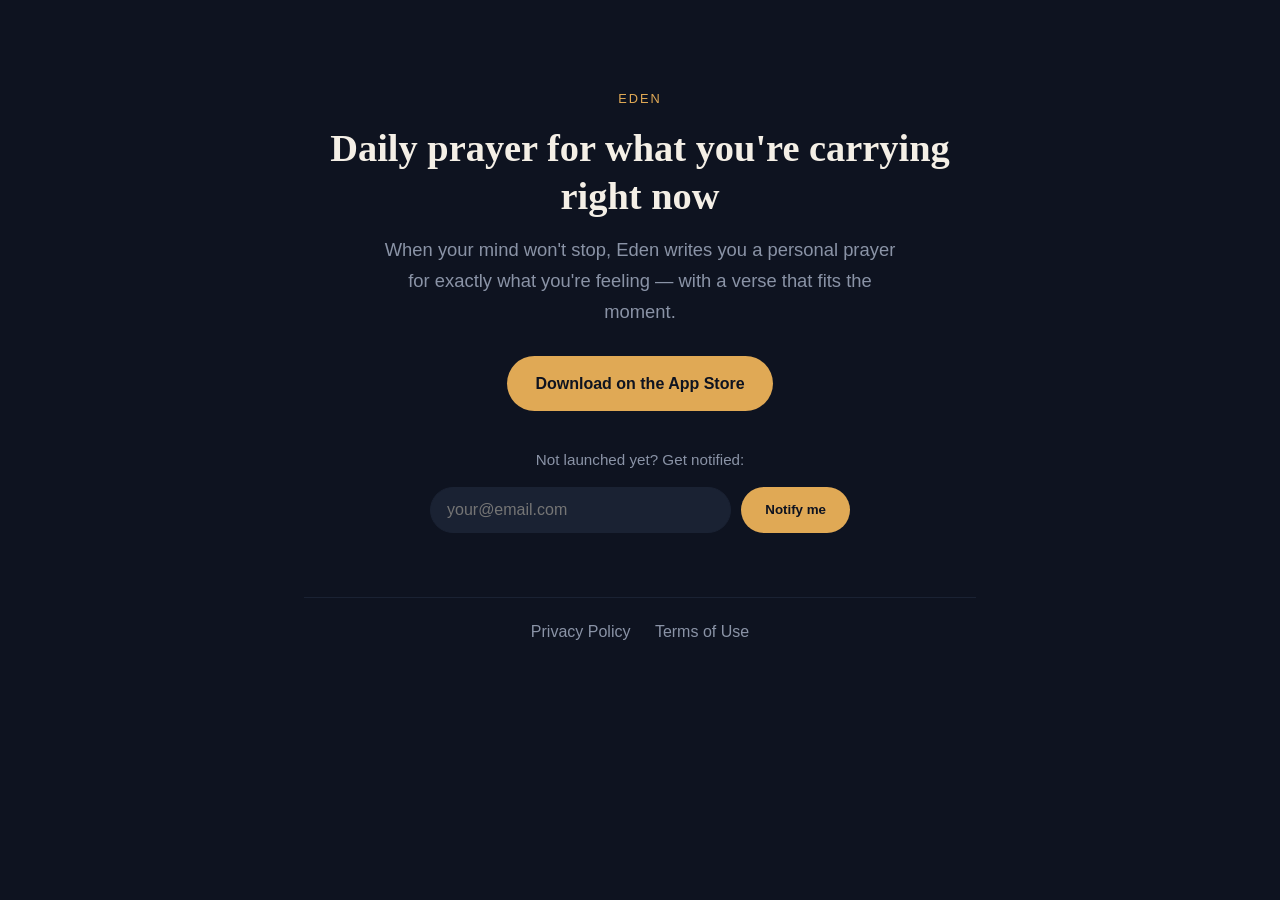
==== index.html @ 7b673da1 "Initial commit: Eden web Landing page (link-in-bio + email capture), Privacy Policy, and Terms of Us" ====
<!DOCTYPE html>
<html lang="en">
<head>
  <meta charset="UTF-8" />
  <meta name="viewport" content="width=device-width, initial-scale=1.0" />
  <title>Eden — Daily prayer for the anxious</title>
  <meta name="description" content="Eden writes you a personal prayer for whatever you're carrying — with a verse that fits the moment. Made for Christians who struggle with anxiety." />
  <link rel="stylesheet" href="assets/style.css" />
</head>
<body>
  <div class="container">
    <div class="hero">
      <p class="tag">Eden</p>
      <h1>Daily prayer for what you're carrying right now</h1>
      <p class="sub">When your mind won't stop, Eden writes you a personal prayer for exactly what you're feeling — with a verse that fits the moment.</p>

      <!-- App Store button: replace # with your App Store URL once live -->
      <a class="cta" href="#">Download on the App Store</a>

      <!-- Email capture: wire the form action to Formspree (free) or your endpoint.
           Replace YOUR_FORM_ID. Until then it does nothing. -->
      <p class="muted" style="margin-top:36px;">Not launched yet? Get notified:</p>
      <form class="form" action="https://formspree.io/f/YOUR_FORM_ID" method="POST">
        <input type="email" name="email" placeholder="your@email.com" required />
        <button type="submit">Notify me</button>
      </form>
    </div>

    <footer>
      <a href="privacy.html">Privacy Policy</a>
      <a href="terms.html">Terms of Use</a>
    </footer>
  </div>
</body>
</html>
---- assets/style.css ----
:root {
  --bg: #0E1320;
  --surface: #1A2233;
  --text: #F4EFE6;
  --muted: #8A93A6;
  --accent: #E0A955;
}

* { box-sizing: border-box; margin: 0; padding: 0; }

body {
  background: var(--bg);
  color: var(--text);
  font-family: -apple-system, BlinkMacSystemFont, "Segoe UI", Roboto, sans-serif;
  line-height: 1.7;
  -webkit-font-smoothing: antialiased;
}

.container {
  max-width: 720px;
  margin: 0 auto;
  padding: 48px 24px 80px;
}

h1, h2, h3 {
  font-family: Georgia, "Times New Roman", serif;
  font-weight: 600;
  color: var(--text);
  line-height: 1.25;
}

h1 { font-size: 2.4rem; margin-bottom: 12px; }
h2 { font-size: 1.4rem; margin: 32px 0 10px; }
h3 { font-size: 1.1rem; margin: 20px 0 6px; }

p, li { color: var(--text); margin-bottom: 14px; }
a { color: var(--accent); text-decoration: none; }
a:hover { text-decoration: underline; }
.muted { color: var(--muted); font-size: 0.95rem; }
ul { padding-left: 22px; margin-bottom: 14px; }

.hero { text-align: center; padding: 40px 0 8px; }
.hero .tag { color: var(--accent); letter-spacing: 2px; text-transform: uppercase; font-size: 0.8rem; }
.hero p.sub { color: var(--muted); font-size: 1.15rem; max-width: 520px; margin: 14px auto 28px; }

.cta {
  display: inline-block;
  background: var(--accent);
  color: var(--bg);
  font-weight: 600;
  padding: 14px 28px;
  border-radius: 999px;
}
.cta:hover { text-decoration: none; opacity: 0.92; }

.form { display: flex; gap: 10px; max-width: 420px; margin: 0 auto; flex-wrap: wrap; justify-content: center; }
.form input {
  flex: 1; min-width: 200px; padding: 13px 16px; border-radius: 999px;
  border: 1px solid var(--surface); background: var(--surface); color: var(--text); font-size: 1rem;
}
.form button {
  padding: 13px 24px; border-radius: 999px; border: none;
  background: var(--accent); color: var(--bg); font-weight: 600; cursor: pointer;
}

footer { border-top: 1px solid var(--surface); margin-top: 56px; padding-top: 20px; text-align: center; }
footer a { margin: 0 10px; color: var(--muted); }

.legal a.back { display: inline-block; margin-bottom: 24px; color: var(--muted); }
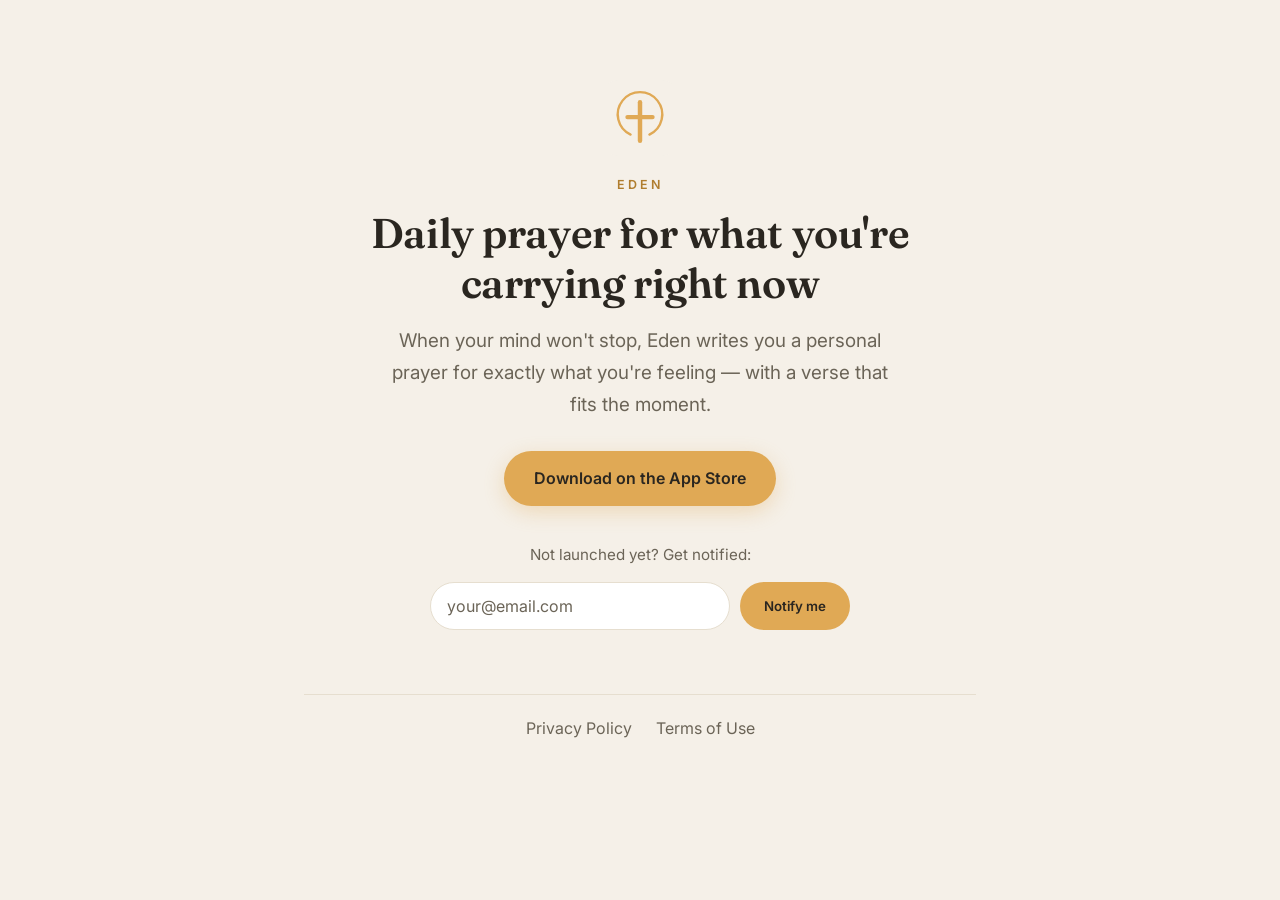
==== commit cb16248f: "Light theme restyle + favicon Switch eden-web from dark to light theme using the app's light palette" ====
--- a/index.html
+++ b/index.html
@@ -5,11 +5,17 @@
   <meta name="viewport" content="width=device-width, initial-scale=1.0" />
   <title>Eden — Daily prayer for the anxious</title>
   <meta name="description" content="Eden writes you a personal prayer for whatever you're carrying — with a verse that fits the moment. Made for Christians who struggle with anxiety." />
+  <link rel="icon" type="image/svg+xml" href="assets/favicon.svg" />
+  <link rel="apple-touch-icon" href="assets/favicon.svg" />
+  <link rel="preconnect" href="https://fonts.googleapis.com" />
+  <link rel="preconnect" href="https://fonts.gstatic.com" crossorigin />
+  <link href="https://fonts.googleapis.com/css2?family=Fraunces:opsz,wght@9..144,400;9..144,600&family=Inter:wght@400;500;600&display=swap" rel="stylesheet" />
   <link rel="stylesheet" href="assets/style.css" />
 </head>
 <body>
   <div class="container">
     <div class="hero">
+      <img class="mark" src="assets/favicon.svg" alt="Eden" width="76" height="76" />
       <p class="tag">Eden</p>
       <h1>Daily prayer for what you're carrying right now</h1>
       <p class="sub">When your mind won't stop, Eden writes you a personal prayer for exactly what you're feeling — with a verse that fits the moment.</p>
--- a/assets/style.css
+++ b/assets/style.css
@@ -1,9 +1,13 @@
 :root {
-  --bg: #0E1320;
-  --surface: #1A2233;
-  --text: #F4EFE6;
-  --muted: #8A93A6;
-  --accent: #E0A955;
+  --bg: #F5F0E8;
+  --surface: #FFFFFF;
+  --text: #2A2620;
+  --muted: #6B6457;
+  --accent-text: #B07D2E;
+  --accent-fill: #E0A955;
+  --line: #E6DECF;
+  --serif: "Fraunces", Georgia, "Times New Roman", serif;
+  --sans: "Inter", -apple-system, BlinkMacSystemFont, "Segoe UI", Roboto, sans-serif;
 }
 
 * { box-sizing: border-box; margin: 0; padding: 0; }
@@ -11,9 +15,10 @@
 body {
   background: var(--bg);
   color: var(--text);
-  font-family: -apple-system, BlinkMacSystemFont, "Segoe UI", Roboto, sans-serif;
+  font-family: var(--sans);
   line-height: 1.7;
   -webkit-font-smoothing: antialiased;
+  text-rendering: optimizeLegibility;
 }
 
 .container {
@@ -22,48 +27,72 @@
   padding: 48px 24px 80px;
 }
 
+/* Serif for the sacred: big titles, headings */
 h1, h2, h3 {
-  font-family: Georgia, "Times New Roman", serif;
+  font-family: var(--serif);
   font-weight: 600;
   color: var(--text);
-  line-height: 1.25;
+  line-height: 1.2;
+  letter-spacing: -0.01em;
 }
 
-h1 { font-size: 2.4rem; margin-bottom: 12px; }
-h2 { font-size: 1.4rem; margin: 32px 0 10px; }
-h3 { font-size: 1.1rem; margin: 20px 0 6px; }
+h1 { font-size: 2.6rem; margin-bottom: 14px; }
+h2 { font-size: 1.45rem; margin: 34px 0 10px; }
+h3 { font-size: 1.12rem; margin: 20px 0 6px; }
 
 p, li { color: var(--text); margin-bottom: 14px; }
-a { color: var(--accent); text-decoration: none; }
+a { color: var(--accent-text); text-decoration: none; }
 a:hover { text-decoration: underline; }
+strong { font-weight: 600; }
 .muted { color: var(--muted); font-size: 0.95rem; }
 ul { padding-left: 22px; margin-bottom: 14px; }
 
-.hero { text-align: center; padding: 40px 0 8px; }
-.hero .tag { color: var(--accent); letter-spacing: 2px; text-transform: uppercase; font-size: 0.8rem; }
-.hero p.sub { color: var(--muted); font-size: 1.15rem; max-width: 520px; margin: 14px auto 28px; }
+/* Hero */
+.hero { text-align: center; padding: 32px 0 8px; }
+.hero .mark { width: 76px; height: 76px; margin: 0 auto 18px; display: block; }
+.hero .tag {
+  font-family: var(--sans);
+  color: var(--accent-text);
+  letter-spacing: 3px;
+  text-transform: uppercase;
+  font-size: 0.78rem;
+  font-weight: 600;
+}
+.hero h1 { margin-top: 8px; }
+.hero p.sub { color: var(--muted); font-size: 1.18rem; max-width: 520px; margin: 16px auto 30px; }
 
 .cta {
   display: inline-block;
-  background: var(--accent);
-  color: var(--bg);
+  background: var(--accent-fill);
+  color: var(--text);
+  font-family: var(--sans);
   font-weight: 600;
-  padding: 14px 28px;
+  padding: 14px 30px;
   border-radius: 999px;
+  box-shadow: 0 6px 20px rgba(224, 169, 85, 0.32);
+  transition: transform 0.15s ease, box-shadow 0.15s ease;
 }
-.cta:hover { text-decoration: none; opacity: 0.92; }
+.cta:hover { text-decoration: none; transform: translateY(-1px); box-shadow: 0 8px 26px rgba(224, 169, 85, 0.42); }
 
+/* Email capture */
 .form { display: flex; gap: 10px; max-width: 420px; margin: 0 auto; flex-wrap: wrap; justify-content: center; }
 .form input {
   flex: 1; min-width: 200px; padding: 13px 16px; border-radius: 999px;
-  border: 1px solid var(--surface); background: var(--surface); color: var(--text); font-size: 1rem;
+  border: 1px solid var(--line); background: var(--surface); color: var(--text);
+  font-family: var(--sans); font-size: 1rem;
 }
+.form input::placeholder { color: var(--muted); }
+.form input:focus { outline: none; border-color: var(--accent-fill); }
 .form button {
   padding: 13px 24px; border-radius: 999px; border: none;
-  background: var(--accent); color: var(--bg); font-weight: 600; cursor: pointer;
+  background: var(--accent-fill); color: var(--text);
+  font-family: var(--sans); font-weight: 600; cursor: pointer;
 }
+.form button:hover { opacity: 0.92; }
 
-footer { border-top: 1px solid var(--surface); margin-top: 56px; padding-top: 20px; text-align: center; }
+footer { border-top: 1px solid var(--line); margin-top: 56px; padding-top: 20px; text-align: center; }
 footer a { margin: 0 10px; color: var(--muted); }
 
+/* Legal pages */
 .legal a.back { display: inline-block; margin-bottom: 24px; color: var(--muted); }
+.legal h1 { font-size: 2.2rem; }
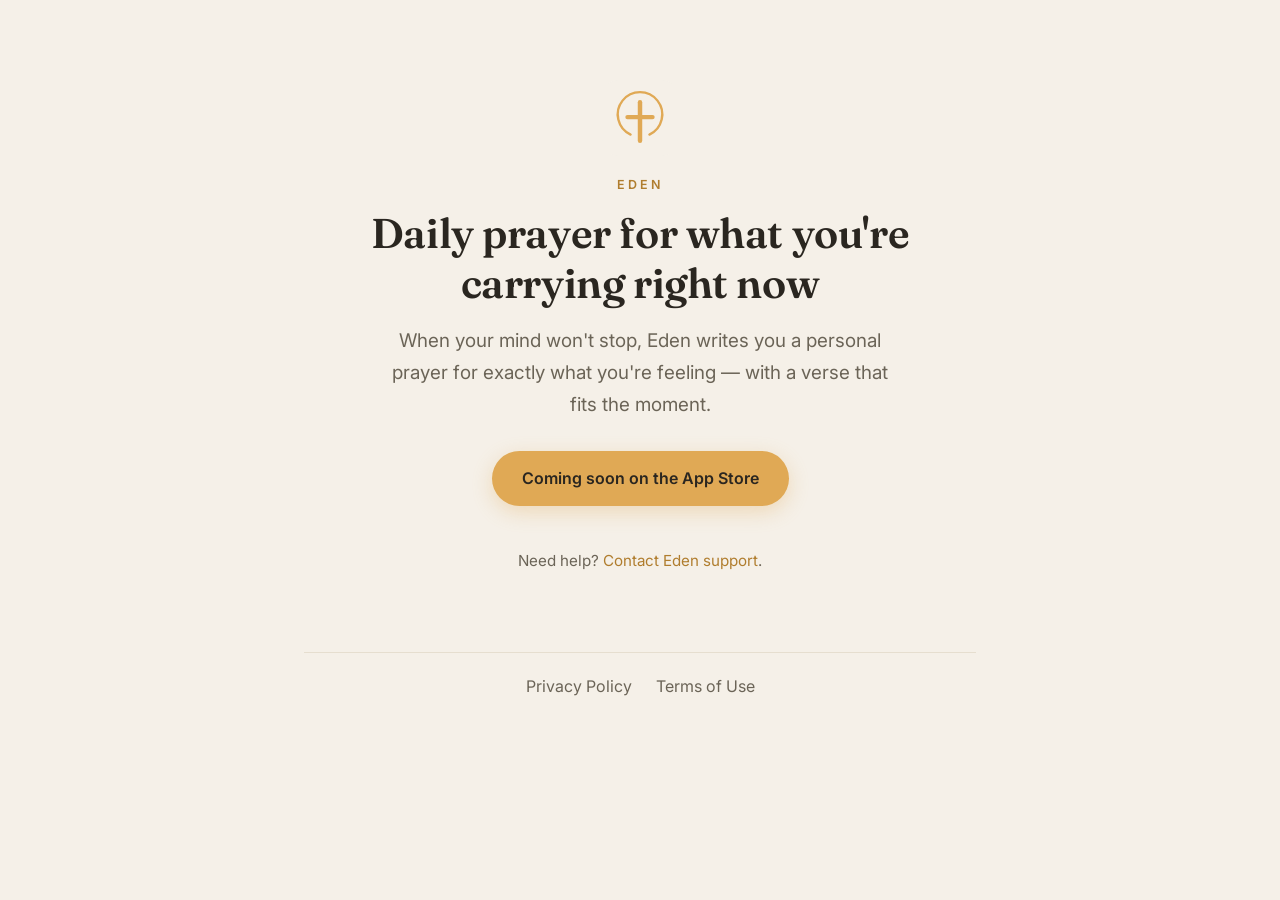
==== commit ecff33ea: "Add support page for App Store Support URL (Guideline 1.5) Apple flagged the Support URL (geteden.si" ====
--- a/index.html
+++ b/index.html
@@ -20,16 +20,8 @@
       <h1>Daily prayer for what you're carrying right now</h1>
       <p class="sub">When your mind won't stop, Eden writes you a personal prayer for exactly what you're feeling — with a verse that fits the moment.</p>
 
-      <!-- App Store button: replace # with your App Store URL once live -->
-      <a class="cta" href="#">Download on the App Store</a>
-
-      <!-- Email capture: wire the form action to Formspree (free) or your endpoint.
-           Replace YOUR_FORM_ID. Until then it does nothing. -->
-      <p class="muted" style="margin-top:36px;">Not launched yet? Get notified:</p>
-      <form class="form" action="https://formspree.io/f/YOUR_FORM_ID" method="POST">
-        <input type="email" name="email" placeholder="your@email.com" required />
-        <button type="submit">Notify me</button>
-      </form>
+      <p class="launch-status">Coming soon on the App Store</p>
+      <p class="muted support-link">Need help? <a href="mailto:edensupport@gmail.com">Contact Eden support</a>.</p>
     </div>
 
     <footer>
--- a/assets/style.css
+++ b/assets/style.css
@@ -61,7 +61,7 @@
 .hero h1 { margin-top: 8px; }
 .hero p.sub { color: var(--muted); font-size: 1.18rem; max-width: 520px; margin: 16px auto 30px; }
 
-.cta {
+.launch-status {
   display: inline-block;
   background: var(--accent-fill);
   color: var(--text);
@@ -70,25 +70,8 @@
   padding: 14px 30px;
   border-radius: 999px;
   box-shadow: 0 6px 20px rgba(224, 169, 85, 0.32);
-  transition: transform 0.15s ease, box-shadow 0.15s ease;
 }
-.cta:hover { text-decoration: none; transform: translateY(-1px); box-shadow: 0 8px 26px rgba(224, 169, 85, 0.42); }
-
-/* Email capture */
-.form { display: flex; gap: 10px; max-width: 420px; margin: 0 auto; flex-wrap: wrap; justify-content: center; }
-.form input {
-  flex: 1; min-width: 200px; padding: 13px 16px; border-radius: 999px;
-  border: 1px solid var(--line); background: var(--surface); color: var(--text);
-  font-family: var(--sans); font-size: 1rem;
-}
-.form input::placeholder { color: var(--muted); }
-.form input:focus { outline: none; border-color: var(--accent-fill); }
-.form button {
-  padding: 13px 24px; border-radius: 999px; border: none;
-  background: var(--accent-fill); color: var(--text);
-  font-family: var(--sans); font-weight: 600; cursor: pointer;
-}
-.form button:hover { opacity: 0.92; }
+.support-link { margin-top: 28px; }
 
 footer { border-top: 1px solid var(--line); margin-top: 56px; padding-top: 20px; text-align: center; }
 footer a { margin: 0 10px; color: var(--muted); }
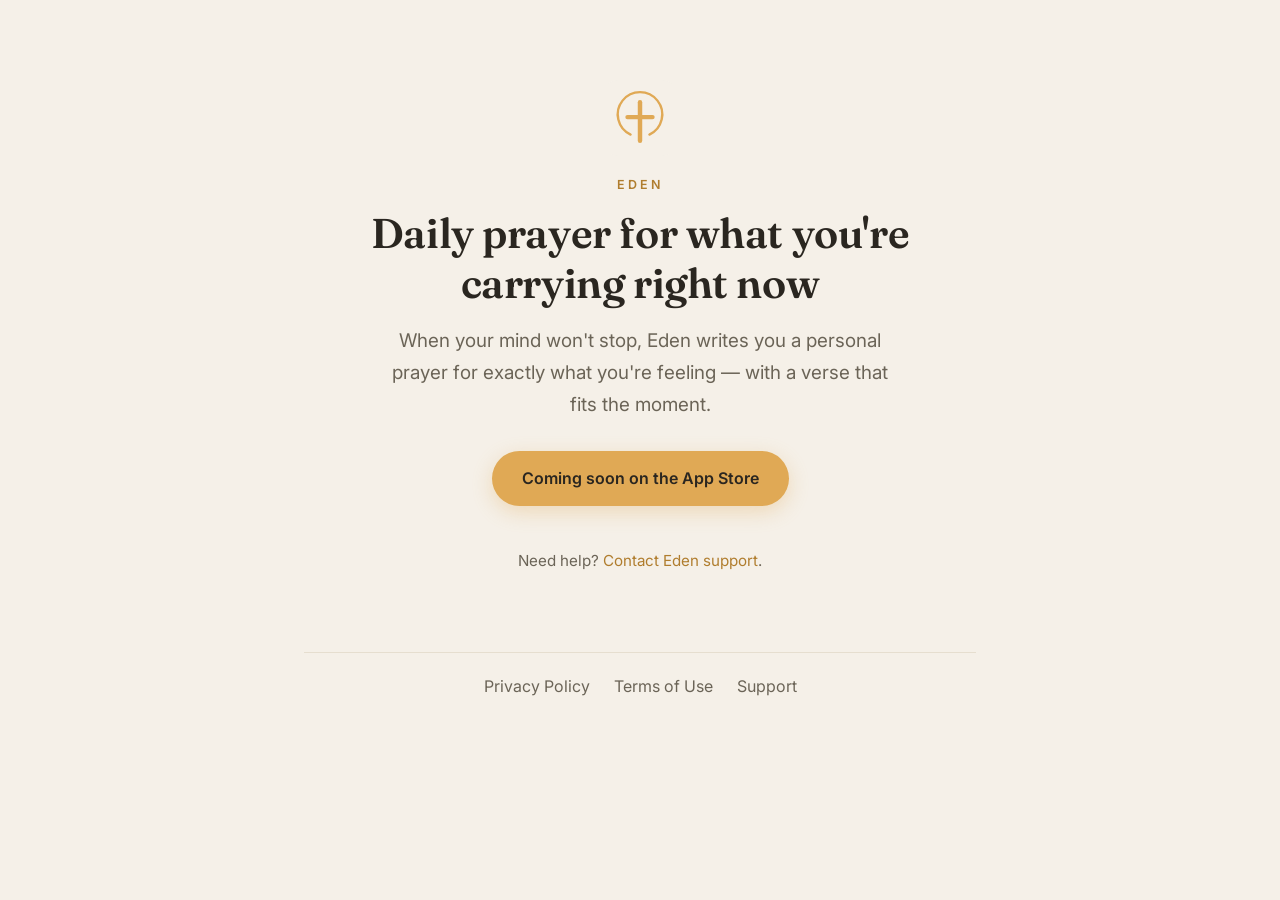
==== commit ad61eb45: "Add Support link to footer on all pages Co-Authored-By: Claude Opus 4.8 <noreply@anthropic.com>" ====
--- a/index.html
+++ b/index.html
@@ -27,6 +27,7 @@
     <footer>
       <a href="privacy.html">Privacy Policy</a>
       <a href="terms.html">Terms of Use</a>
+      <a href="support.html">Support</a>
     </footer>
   </div>
 </body>
